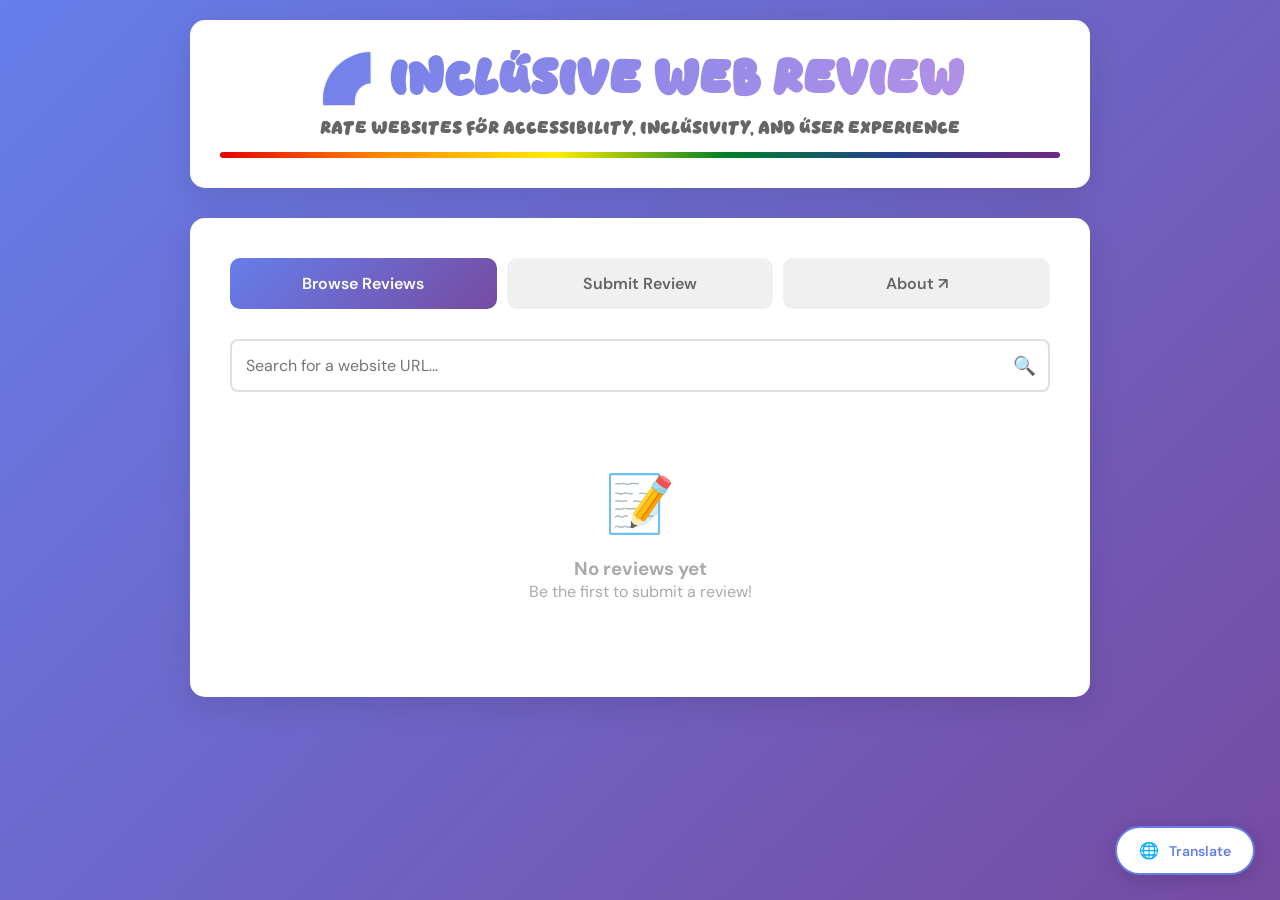
==== index.html @ e7089a6e "fixed translation button" ====
<!DOCTYPE html>
<html lang="en">
<head>
    <meta charset="UTF-8">
    <meta name="viewport" content="width=device-width, initial-scale=1.0">
    <title>Inclusive Web Review</title>
    <link href="https://fonts.googleapis.com/css2?family=DM+Serif+Display:ital@0;1&family=DM+Sans:wght@300;400;500;600&display=swap" rel="stylesheet">
    <link rel="stylesheet" href="styles.css">
</head>
<body>
<div class="container">
    <header>
        <h1>🌈 Inclusive Web Review</h1>
        <p class="subtitle">Rate websites for accessibility, inclusivity, and user experience</p>
        <div class="pride-bar"></div>
    </header>

    <div class="main-content">
        <div class="tab-buttons">
            <button class="tab-btn" onclick="switchTab('browse')">Browse Reviews</button>
            <button class="tab-btn" onclick="switchTab('submit')">Submit Review</button>
            <a href="about.html" target="_blank" id="aboutLink" class="tab-btn-link">About ↗</a>
        </div>

        <!-- ══ Browse Tab ══ -->
        <div id="browse-tab" class="tab-content">
            <div class="search-box">
                <input type="url" id="searchUrl" placeholder="Search for a website URL...">
                <span class="search-icon">🔍</span>
            </div>
            <div id="reviewsList">
                <div class="no-reviews">
                    <div class="no-reviews-icon">📝</div>
                    <h3>No reviews yet</h3>
                    <p>Be the first to submit a review!</p>
                </div>
            </div>
        </div>

        <!-- ══ Submit Tab ══ -->
        <div id="submit-tab" class="tab-content">
            <form id="reviewForm">
                <div class="form-group">
                    <label for="websiteUrl">Website URL *</label>
                    <input type="url" id="websiteUrl" required placeholder="https://example.com">
                </div>

                <div class="ratings-grid">
                    <div class="rating-group">
                        <label class="rating-label">Inclusivity Rating *</label>
                        <p style="color:#777;font-size:0.88em;margin-bottom:6px;">How welcoming is this site to diverse users?</p>
                        <div class="stars" data-rating="inclusivity">
                            <span class="star" data-value="1">★</span><span class="star" data-value="2">★</span>
                            <span class="star" data-value="3">★</span><span class="star" data-value="4">★</span>
                            <span class="star" data-value="5">★</span>
                        </div>
                        <input type="hidden" id="inclusivityRating">
                    </div>
                    <div class="rating-group">
                        <label class="rating-label">LGBTQ+ Friendliness *</label>
                        <p style="color:#777;font-size:0.88em;margin-bottom:6px;">Does this site respect and represent LGBTQ+ individuals?</p>
                        <div class="stars" data-rating="lgbtq">
                            <span class="star" data-value="1">★</span><span class="star" data-value="2">★</span>
                            <span class="star" data-value="3">★</span><span class="star" data-value="4">★</span>
                            <span class="star" data-value="5">★</span>
                        </div>
                        <input type="hidden" id="lgbtqRating">
                    </div>
                    <div class="rating-group">
                        <label class="rating-label">User Interface (UI) *</label>
                        <p style="color:#777;font-size:0.88em;margin-bottom:6px;">How intuitive and well-designed is the interface?</p>
                        <div class="stars" data-rating="ui">
                            <span class="star" data-value="1">★</span><span class="star" data-value="2">★</span>
                            <span class="star" data-value="3">★</span><span class="star" data-value="4">★</span>
                            <span class="star" data-value="5">★</span>
                        </div>
                        <input type="hidden" id="uiRating">
                    </div>
                    <div class="rating-group">
                        <label class="rating-label">Usefulness *</label>
                        <p style="color:#777;font-size:0.88em;margin-bottom:6px;">How helpful and functional is this website?</p>
                        <div class="stars" data-rating="usefulness">
                            <span class="star" data-value="1">★</span><span class="star" data-value="2">★</span>
                            <span class="star" data-value="3">★</span><span class="star" data-value="4">★</span>
                            <span class="star" data-value="5">★</span>
                        </div>
                        <input type="hidden" id="usefulnessRating">
                    </div>
                </div>

                <div class="form-group">
                    <label for="reviewText">Your Review *</label>
                    <textarea id="reviewText" required placeholder="Share your thoughts about this website's inclusivity, accessibility, and overall experience..."></textarea>
                </div>

                <button type="button" class="ai-trigger-btn" id="getAdviceBtn" onclick="fetchReviewAdvice()">
                    ✨ Get AI Advice on My Review
                </button>

                <div class="ai-box" id="aiAdviceBox">
                    <div class="ai-box-header">
                        <span>✨</span>
                        <strong>AI Review Advice</strong>
                        <span class="ai-badge">Gemini AI</span>
                    </div>
                    <div class="ai-body" id="aiAdviceBody"></div>
                </div>

                <button type="submit" class="submit-btn">Submit Review</button>
            </form>
        </div>
    </div>
</div>

<div class="toast-notification" id="toastNotification">
    <div class="toast-icon">✓</div>
    <div class="toast-content">
        <div class="toast-title">Review Submitted!</div>
        <div class="toast-text">Thank you for making the web more inclusive 🌈</div>
    </div>
</div>

<script>
// ╔═══════════════════════════════════════════════════════════════╗
//  SECTION 1 — CONFIG
//  Your API key and other site link.
// ╚═══════════════════════════════════════════════════════════════╝
const GEMINI_API_KEY   = 'AIzaSyAWT2v67m_nGV8xsSFCPiv5JleyM6IH7mo'; // ← paste your key here
const MY_OTHER_WEBSITE = 'about.html';               // ← your other page


// ╔═══════════════════════════════════════════════════════════════╗
//  SECTION 2 — SYSTEM PROMPT
//  This is sent to Gemini before EVERY request (both advice and
//  per-site insight). Change this to set the AI's overall persona,
//  tone, and rules that apply to all responses.
// ╚═══════════════════════════════════════════════════════════════╝
const SYSTEM_PROMPT = `You are an expert inclusivity consultant for a website review platform called Inclusive Web Review.
Your role is to help people evaluate and improve how inclusive websites are — especially for LGBTQ+ individuals, disabled users, and underrepresented communities.
Always be direct and specific. Never open with pleasantries or filler phrases like "Great question!" or "It's wonderful that...".
Write in plain sentences only. No bullet points, no numbered lists, no headers, no markdown formatting.
Keep every response under 120 words.`;


// ╔═══════════════════════════════════════════════════════════════╗
//  SECTION 3 — REVIEW ADVICE PROMPT
//  Runs when someone clicks "Get AI Advice on My Review".
//  Edit the text below to change what the AI looks for and says.
//
//  The variables injected automatically are:
//    {url}         — the website being reviewed
//    {ratings}     — the four star ratings
//    {draftReview} — what the user has written so far
// ╚═══════════════════════════════════════════════════════════════╝
function buildAdvicePrompt(url, ratings, draftReview) {
    return `Website being reviewed: ${url}
${ratings}

Draft review:
"${draftReview}"

Do exactly three things:
1. In one sentence, say what the draft does well.
2. Name the single most important inclusivity detail the reviewer has NOT mentioned — be specific, for example: whether the site uses gender-neutral language in forms, whether images have descriptive alt text, whether there is visible LGBTQ+ representation in photos or content, whether keyboard navigation works, whether colour contrast is sufficient, or whether multiple languages are supported.
3. Give one exact sentence the reviewer could paste into their review right now.

Three short paragraphs only. No intro sentence.`;
}


// ╔═══════════════════════════════════════════════════════════════╗
//  SECTION 4 — PER-SITE INSIGHT PROMPT
//  Runs when someone clicks "AI Insight for this site".
//  Edit the text below to change what the AI analyses and reports.
//
//  The variables injected automatically are:
//    {url}      — the website URL
//    {count}    — number of reviews submitted for this site
//    {ratings}  — average star ratings across all reviews
//    {opinions} — the actual text from each review
// ╚═══════════════════════════════════════════════════════════════╝
function buildSiteInsightPrompt(url, count, ratings, opinions) {
    return `Website: ${url}
Total reviews: ${count}
Average ratings out of 5: ${ratings}

What reviewers wrote:
${opinions}

Write exactly three sentences:
1. State the overall inclusivity level plainly — use a phrase like "poorly inclusive", "moderately inclusive", or "highly inclusive" — and back it up with the scores.
2. Identify the strongest point AND the weakest point raised across the reviews.
3. Give one concrete, specific improvement this website should make.

No intro. No outro. Three sentences only.`;
}
// ═══════════════════════════════════════════════════════════════


// ── Internals — no need to edit below this line ────────────────

document.getElementById('aboutLink').href = MY_OTHER_WEBSITE;

const GEMINI_URL = `https://generativelanguage.googleapis.com/v1beta/models/gemini-2.5-flash:generateContent?key=${GEMINI_API_KEY}`;

function apiKeyMissing() { return GEMINI_API_KEY === 'YOUR_GEMINI_API_KEY_HERE'; }

// Prepends SYSTEM_PROMPT to every Gemini call
async function callGemini(userPrompt, maxTokens = 350) {
    const fullPrompt = SYSTEM_PROMPT + '\n\n---\n\n' + userPrompt;
    const res = await fetch(GEMINI_URL, {
        method: 'POST',
        headers: { 'Content-Type': 'application/json' },
        body: JSON.stringify({
            contents: [{ parts: [{ text: fullPrompt }] }],
            generationConfig: { temperature: 0.6, maxOutputTokens: maxTokens }
        })
    });
    if (!res.ok) {
        const err = await res.json().catch(() => ({}));
        throw new Error(err?.error?.message || `HTTP ${res.status}`);
    }
    const data = await res.json();
    return data.candidates?.[0]?.content?.parts?.[0]?.text || 'No response received.';
}

function formatAIText(text) {
    return text
        .replace(/#{1,4} .+/g, '')
        .split('\n')
        .map(l => l.trim())
        .filter(l => l.length > 1)
        .map(l => {
            l = l.replace(/\*\*(.*?)\*\*/g, '<strong>$1</strong>');
            l = l.replace(/\*(.*?)\*/g, '<em>$1</em>');
            if (/^[-*•]\s/.test(l)) return `<p>• ${l.replace(/^[-*•]\s/, '')}</p>`;
            return `<p>${l}</p>`;
        })
        .join('');
}

function showLoading(el, msg) {
    el.innerHTML = `<div class="ai-loading"><div class="ai-spinner"></div>${msg}</div>`;
}
function showError(el, msg) {
    el.innerHTML = `<p style="color:#c0392b;">⚠️ ${msg}</p>`;
}

// ── Tabs ───────────────────────────────────────────
function switchTab(tab) {
    document.querySelectorAll('.tab-btn').forEach(b => b.classList.remove('active'));
    document.querySelectorAll('.tab-content').forEach(c => c.classList.remove('active'));
    document.querySelectorAll('.tab-btn')[{ browse: 0, submit: 1 }[tab]].classList.add('active');
    document.getElementById(`${tab}-tab`).classList.add('active');
    if (tab === 'browse') displayReviews();
}
switchTab('browse');

// ── Stars ──────────────────────────────────────────
const ratingValues = { inclusivity: 0, lgbtq: 0, ui: 0, usefulness: 0 };

document.querySelectorAll('.stars').forEach(container => {
    const stars = container.querySelectorAll('.star');
    const type  = container.dataset.rating;
    const input = document.getElementById(`${type}Rating`);
    stars.forEach(star => {
        star.addEventListener('click', () => {
            const v = parseInt(star.dataset.value);
            input.value = v;
            ratingValues[type] = v;
            stars.forEach((s, i) => s.classList.toggle('active', i < v));
        });
        star.addEventListener('mouseenter', () => {
            const v = parseInt(star.dataset.value);
            stars.forEach((s, i) => s.style.color = i < v ? '#ffd700' : '#ddd');
        });
        container.addEventListener('mouseleave', () => {
            const cur = ratingValues[type] || 0;
            stars.forEach((s, i) => s.style.color = i < cur ? '#ffd700' : '#ddd');
        });
    });
});

function allRatingsSet() {
    return Object.values(ratingValues).every(v => v > 0);
}

// ── Review advice ──────────────────────────────────
async function fetchReviewAdvice() {
    const draftText = document.getElementById('reviewText').value.trim();
    const box  = document.getElementById('aiAdviceBox');
    const body = document.getElementById('aiAdviceBody');
    const btn  = document.getElementById('getAdviceBtn');

    if (!draftText) {
        alert('Please write something in the review box before getting advice.');
        return;
    }

    box.classList.add('visible');
    showLoading(body, 'Reading your review…');
    btn.disabled = true;

    if (apiKeyMissing()) {
        showError(body, 'Paste your Gemini API key into SECTION 1 at the top of the script.');
        btn.disabled = false;
        return;
    }

    const url = document.getElementById('websiteUrl').value.trim() || 'this website';
    const ratings = allRatingsSet()
        ? `Ratings: Inclusivity ${ratingValues.inclusivity}/5 · LGBTQ+ ${ratingValues.lgbtq}/5 · UI ${ratingValues.ui}/5 · Usefulness ${ratingValues.usefulness}/5`
        : 'No star ratings filled in yet.';

    try {
        const prompt = buildAdvicePrompt(url, ratings, draftText);
        const text   = await callGemini(prompt, 280);
        body.innerHTML = formatAIText(text);
        btn.textContent = '✨ Refresh AI Advice';
    } catch (e) {
        showError(body, `Gemini error: ${e.message}`);
    }
    btn.disabled = false;
}

// ── Per-site insight ───────────────────────────────
// Called from dynamically generated buttons via index only — no URL in onclick
async function handleSiteInsight(idx) {
    const btnEl  = document.getElementById(`site-btn-${idx}`);
    const bodyEl = document.getElementById(`site-body-${idx}`);
    const boxEl  = document.getElementById(`site-box-${idx}`);

    // Look up data stored when cards were rendered
    const entry = window._siteData && window._siteData[idx];
    if (!entry) { console.error('No site data found for index', idx); return; }

    const { url, reviews } = entry;

    boxEl.classList.add('visible');
    showLoading(bodyEl, `Analysing ${reviews.length} review${reviews.length !== 1 ? 's' : ''} for this site…`);
    btnEl.disabled = true;
    btnEl.textContent = '⏳ Thinking…';

    if (apiKeyMissing()) {
        showError(bodyEl, 'Paste your Gemini API key into SECTION 1 at the top of the script.');
        btnEl.disabled = false;
        btnEl.textContent = '✨ AI Insight for this site';
        return;
    }

    const avgOf   = key => (reviews.reduce((s, r) => s + (r[key] || 0), 0) / reviews.length).toFixed(1);
    const ratings = `Inclusivity ${avgOf('inclusivity')} · LGBTQ+ ${avgOf('lgbtq')} · UI ${avgOf('ui')} · Usefulness ${avgOf('usefulness')}`;
    const opinions = reviews.map(r => `"${r.reviewText.slice(0, 200)}"`).join('\n');

    try {
        const prompt = buildSiteInsightPrompt(url, reviews.length, ratings, opinions);
        const text   = await callGemini(prompt, 250);
        bodyEl.innerHTML = formatAIText(text);
        btnEl.textContent = '✨ Refresh Insight';
    } catch (e) {
        showError(bodyEl, `Gemini error: ${e.message}`);
        btnEl.textContent = '✨ AI Insight for this site';
    }
    btnEl.disabled = false;
}

// ── Toast ──────────────────────────────────────────
function showToast() {
    const t = document.getElementById('toastNotification');
    t.classList.add('show');
    setTimeout(() => t.classList.remove('show'), 5000);
}

// ── Form submit ────────────────────────────────────
document.getElementById('reviewForm').addEventListener('submit', e => {
    e.preventDefault();
    if (!allRatingsSet()) { alert('Please fill in all four star ratings.'); return; }

    const review = {
        url:         document.getElementById('websiteUrl').value,
        inclusivity: ratingValues.inclusivity,
        lgbtq:       ratingValues.lgbtq,
        ui:          ratingValues.ui,
        usefulness:  ratingValues.usefulness,
        reviewText:  document.getElementById('reviewText').value,
        date:        new Date().toISOString()
    };

    const all = JSON.parse(localStorage.getItem('websiteReviews') || '[]');
    all.push(review);
    localStorage.setItem('websiteReviews', JSON.stringify(all));

    showToast();
    document.getElementById('reviewForm').reset();
    document.querySelectorAll('.star').forEach(s => { s.classList.remove('active'); s.style.color = '#ddd'; });
    document.querySelectorAll('input[type="hidden"]').forEach(i => i.value = '');
    Object.keys(ratingValues).forEach(k => ratingValues[k] = 0);
    document.getElementById('aiAdviceBox').classList.remove('visible');
    document.getElementById('getAdviceBtn').textContent = '✨ Get AI Advice on My Review';
});

// ── Search ─────────────────────────────────────────
document.getElementById('searchUrl').addEventListener('input', e => displayReviews(e.target.value));

// ── Display reviews ────────────────────────────────
function displayReviews(searchTerm = '') {
    const all = JSON.parse(localStorage.getItem('websiteReviews') || '[]');
    const el  = document.getElementById('reviewsList');

    const filtered = searchTerm
        ? all.filter(r => r.url.toLowerCase().includes(searchTerm.toLowerCase()))
        : all;

    if (filtered.length === 0) {
        el.innerHTML = `<div class="no-reviews">
            <div class="no-reviews-icon">${searchTerm ? '🔍' : '📝'}</div>
            <h3>${searchTerm ? 'No reviews found' : 'No reviews yet'}</h3>
            <p>${searchTerm ? 'Try a different URL' : 'Be the first to submit a review!'}</p>
        </div>`;
        return;
    }

    // Group by URL
    const groupMap = {};
    filtered.forEach(r => {
        if (!groupMap[r.url]) groupMap[r.url] = [];
        groupMap[r.url].push(r);
    });

    // Store site data by numeric index — avoids any URL escaping in onclick
    window._siteData = [];

    let html = '';
    Object.keys(groupMap).forEach((url, idx) => {
        const rs = groupMap[url];

        window._siteData[idx] = { url, reviews: rs };

        const avg     = key => (rs.reduce((s, r) => s + (r[key] || 0), 0) / rs.length).toFixed(1);
        const aI = avg('inclusivity'), aL = avg('lgbtq'), aU = avg('ui'), aUs = avg('usefulness');
        const overall = ((+aI + +aL + +aU + +aUs) / 4).toFixed(1);
        const stars   = n => '★'.repeat(Math.round(n)) + '☆'.repeat(5 - Math.round(n));

        html += `
        <div class="review-card">
            <div class="review-header">
                <a href="${url}" target="_blank" class="website-link">${url}</a>
                <span class="average-rating">⭐ ${overall} / 5.0</span>
            </div>
            <div class="ratings-summary">
                <div class="rating-item">
                    <div class="rating-item-label">Inclusivity</div>
                    <div class="rating-item-stars">${stars(aI)} ${aI}</div>
                </div>
                <div class="rating-item">
                    <div class="rating-item-label">LGBTQ+ Friendly</div>
                    <div class="rating-item-stars">${stars(aL)} ${aL}</div>
                </div>
                <div class="rating-item">
                    <div class="rating-item-label">User Interface</div>
                    <div class="rating-item-stars">${stars(aU)} ${aU}</div>
                </div>
                <div class="rating-item">
                    <div class="rating-item-label">Usefulness</div>
                    <div class="rating-item-stars">${stars(aUs)} ${aUs}</div>
                </div>
            </div>`;

        rs.forEach(r => {
            html += `
            <div class="individual-review">
                <div class="individual-review-header">
                    <span style="font-weight:600;color:#667eea;font-size:0.9em;">Review</span>
                    <span class="review-date">${new Date(r.date).toLocaleDateString()}</span>
                </div>
                ${r.reviewText}
            </div>`;
        });

        // onclick passes only the numeric index — no URL string, no escaping issues
        html += `
            <button class="site-ai-btn" id="site-btn-${idx}" onclick="handleSiteInsight(${idx})">
                ✨ AI Insight for this site
            </button>
            <div class="ai-box" id="site-box-${idx}" style="margin-top:12px;">
                <div class="ai-box-header">
                    <span>🔍</span>
                    <strong>Site Analysis</strong>
                    <span class="ai-badge">Gemini AI</span>
                </div>
                <div class="ai-body" id="site-body-${idx}"></div>
            </div>
        </div>`;
    });

    el.innerHTML = html;
}
</script>
<!-- Floating Translator -->
<div class="translation-wrapper" onclick="toggleLangMenu(event)">
    <span class="translate-icon">🌐</span>
    <span class="translate-label">Translate</span>

    <div class="lang-menu" id="langMenu">
        <div onclick="setLanguage('en')">English</div>
        <div onclick="setLanguage('es')">Español</div>
        <div onclick="setLanguage('fr')">Français</div>
        <div onclick="setLanguage('de')">Deutsch</div>
        <div onclick="setLanguage('it')">Italiano</div>
        <div onclick="setLanguage('pt')">Português</div>
    </div>
</div>

<!-- Google Translate (hidden) -->
<div id="google_translate_element" style="display:none;"></div>

<style>
.translation-wrapper {
    position: fixed;
    bottom: 25px;
    right: 25px;
    z-index: 9999;
    background: white;
    display: flex;
    align-items: center;
    gap: 10px;
    padding: 12px 22px;
    border-radius: 50px;
    box-shadow: 0 4px 20px rgba(0,0,0,0.15);
    border: 2px solid #667eea;
    cursor: pointer;
    font-family: 'DM Sans', sans-serif;
}

.translate-label {
    font-weight: 600;
    color: #667eea;
    font-size: 14px;
}

/* Dropdown */
.lang-menu {
    position: absolute;
    bottom: 60px;
    right: 0;
    background: white;
    border-radius: 14px;
    box-shadow: 0 10px 30px rgba(0,0,0,0.15);
    overflow: hidden;
    display: none;
    min-width: 160px;
}

.lang-menu div {
    padding: 12px 16px;
    cursor: pointer;
    font-size: 14px;
}

.lang-menu div:hover {
    background: #f4f6ff;
}

/* Google cleanup */
.goog-te-banner-frame.skiptranslate {
    display: none !important;
}
body {
    top: 0px !important;
}
</style>

<script>
function googleTranslateElementInit() {
    new google.translate.TranslateElement({
        pageLanguage: 'en',
        autoDisplay: false
    }, 'google_translate_element');
}

function toggleLangMenu(e) {
    e.stopPropagation();
    const menu = document.getElementById('langMenu');
    menu.style.display = menu.style.display === 'block' ? 'none' : 'block';
}

function setLanguage(lang) {
    const select = document.querySelector('.goog-te-combo');

    if (!select) {
        alert("Translator still loading, please try again.");
        return;
    }

    select.value = lang;
    select.dispatchEvent(new Event('change'));

    document.getElementById('langMenu').style.display = 'none';
}

/* Close menu when clicking elsewhere */
document.addEventListener('click', () => {
    document.getElementById('langMenu').style.display = 'none';
});
</script>

<script src="https://translate.google.com/translate_a/element.js?cb=googleTranslateElementInit"></script>
</body>
</html>
---- styles.css ----
@font-face {
    font-family: 'Momentz';
    src: url(Momentz.otf) format('opentype');
}

* {
    margin: 0;
    padding: 0;
    box-sizing: border-box;
}

body {
    font-family: 'DM Sans', 'Times New Roman', Times, serif;
    background-image: url(background.png); 
    background: linear-gradient(135deg, #667eea 0%, #764ba2 100%);
    min-height: 100vh;
    padding: 0px;
    padding-top: 20px;
    color: #333;
}

#background-image {
    width: 100%;
    height: 100%;
    position: absolute;
    z-index: -1;
}

.container { max-width: 900px; margin: 0 auto; }

header {
    background: white;
    padding: 30px;
    border-radius: 15px;
    box-shadow: 0 8px 32px rgba(0,0,0,0.1);
    text-align: center;
    margin-bottom: 30px;
}

footer {
    width: 100%;
    margin-top: 50px;
    background-color: rgb(237, 237, 237);
    padding: 15px;
    border-top-left-radius: 10px;
    border-top-right-radius: 10px;
}

h1 {
    font-family: 'Momentz';
    /* color: #667eea; */
    margin-bottom: 10px;
    font-size: 3em;

    background-image: linear-gradient(135deg, #667eea 0%, #bd94e7 100%);
    color: transparent;
    background-clip: text;
}

#rainbow {
    background-image: none;
    color: initial;
}

.subtitle { color: #666; font-size: 1.1em; font-family: 'Momentz'; font-weight: 100; }

.pride-bar {
    height: 6px;
    background: linear-gradient(to right, #e40303, #ff8c00, #ffed00, #008026, #24408e, #732982);
    border-radius: 3px;
    margin-top: 15px;
}

.main-content {
    background: white;
    padding: 40px;
    border-radius: 15px;
    box-shadow: 0 8px 32px rgba(0,0,0,0.1);
    margin-bottom: 30px;
}

/* ── Tabs ── */
.tab-buttons { display: flex; gap: 10px; margin-bottom: 30px; flex-wrap: wrap; }

.tab-btn {
    flex: 1; min-width: 130px; padding: 15px 20px;
    border: none; background: #f0f0f0; color: #666;
    cursor: pointer; border-radius: 10px; font-size: 1em;
    font-weight: 600; font-family: 'DM Sans', sans-serif;
    transition: all 0.3s ease;
}
.tab-btn.active { background: linear-gradient(135deg, #667eea 0%, #764ba2 100%); color: white; }
.tab-btn:hover { transform: translateY(-2px); box-shadow: 0 4px 12px rgba(0,0,0,0.15); }

.tab-btn-link {
    flex: 1; min-width: 130px; padding: 15px 20px;
    background: #f0f0f0; color: #666; border-radius: 10px;
    font-size: 1em; font-weight: 600; font-family: 'DM Sans', sans-serif;
    transition: all 0.3s ease; text-decoration: none;
    display: flex; align-items: center; justify-content: center;
}
.tab-btn-link:hover { transform: translateY(-2px); box-shadow: 0 4px 12px rgba(0,0,0,0.15); background: #e4e4e4; color: #444; }

.tab-content { display: none; }
.tab-content.active { display: block; animation: fadeIn 0.4s ease; }

@keyframes fadeIn {
    from { opacity: 0; transform: translateY(8px); }
    to   { opacity: 1; transform: translateY(0); }
}

/* ── Form ── */
.form-group { margin-bottom: 25px; }
label { display: block; margin-bottom: 8px; font-weight: 600; color: #555; }

input[type="url"], textarea {
    width: 100%; padding: 12px;
    border: 2px solid #e0e0e0; border-radius: 8px;
    font-size: 1em; font-family: 'DM Sans', sans-serif;
    transition: border-color 0.3s ease;
}
input[type="url"]:focus, textarea:focus { outline: none; border-color: #667eea; }
textarea { min-height: 120px; resize: vertical; }

.ratings-grid {
    display: grid; grid-template-columns: repeat(2, 1fr);
    gap: 15px; margin-bottom: 25px;
}
.ratings-grid .rating-group { margin-bottom: 0; }

.rating-group { background: #f8f9fa; padding: 20px; border-radius: 10px; margin-bottom: 20px; }
.rating-label { font-weight: 600; color: #555; margin-bottom: 6px; display: block; }

.stars { display: flex; gap: 8px; font-size: 1.9em; margin-top: 10px; }
.star { cursor: pointer; color: #ddd; transition: all 0.15s ease; user-select: none; }
.star:hover, .star.active { color: #ffd700; transform: scale(1.15); }

.submit-btn {
    width: 100%; padding: 15px;
    background: linear-gradient(135deg, #667eea 0%, #764ba2 100%);
    color: white; border: none; border-radius: 10px;
    font-size: 1.1em; font-weight: 600; font-family: 'DM Sans', sans-serif;
    cursor: pointer; transition: all 0.3s ease;
}
.submit-btn:hover { transform: translateY(-2px); box-shadow: 0 6px 20px rgba(102,126,234,0.4); }

/* ── AI buttons (generic) ── */
.ai-trigger-btn {
    display: flex; align-items: center; justify-content: center; gap: 8px;
    width: 100%; padding: 13px 20px; margin-bottom: 14px;
    background: linear-gradient(135deg, #667eea 0%, #764ba2 100%);
    color: white; border: none; border-radius: 10px;
    font-size: 1em; font-weight: 600; font-family: 'DM Sans', sans-serif;
    cursor: pointer; transition: all 0.3s ease;
}
.ai-trigger-btn:hover { transform: translateY(-2px); box-shadow: 0 6px 20px rgba(102,126,234,0.4); }
.ai-trigger-btn:disabled { opacity: 0.55; cursor: not-allowed; transform: none; box-shadow: none; }

/* ── Shared AI result box ── */
.ai-box {
    background: linear-gradient(135deg, #f0f4ff 0%, #f5f0ff 100%);
    border: 2px solid #c9d5fc;
    border-radius: 12px;
    padding: 18px 20px;
    display: none;
    animation: fadeIn 0.35s ease;
    margin-bottom: 20px;
}
.ai-box.visible { display: block; }

.ai-box-header {
    display: flex; align-items: center; gap: 9px;
    margin-bottom: 12px;
}
.ai-box-header strong { color: #4a3f9f; font-size: 1em; font-weight: 700; }
.ai-badge {
    margin-left: auto;
    background: linear-gradient(135deg, #667eea, #764ba2);
    color: white; font-size: 0.7em; font-weight: 600;
    padding: 3px 9px; border-radius: 20px; letter-spacing: 0.4px;
    white-space: nowrap;
}

.ai-body { color: #444; font-size: 0.93em; line-height: 1.7; }
.ai-body p { margin-bottom: 8px; }
.ai-body p:last-child { margin-bottom: 0; }

.ai-loading {
    display: flex; align-items: center; gap: 10px;
    color: #667eea; font-weight: 500; font-size: 0.93em;
}
.ai-spinner {
    width: 18px; height: 18px; flex-shrink: 0;
    border: 2.5px solid #c9d5fc;
    border-top-color: #667eea;
    border-radius: 50%;
    animation: spin 0.75s linear infinite;
}
@keyframes spin { to { transform: rotate(360deg); } }

/* ── Browse search ── */
.search-box { position: relative; margin-bottom: 20px; }
.search-box input { width: 100%; padding: 14px 48px 14px 14px; }
.search-icon { position: absolute; right: 14px; top: 50%; transform: translateY(-50%); color: #667eea; font-size: 1.15em; pointer-events: none; }

/* ── Review cards ── */
.review-card {
    background: #f8f9fa; padding: 22px;
    border-radius: 12px; margin-bottom: 20px;
    border-left: 5px solid #667eea; transition: all 0.25s ease;
}
.review-card:hover { box-shadow: 0 4px 16px rgba(0,0,0,0.09); transform: translateX(4px); }

.review-header {
    display: flex; justify-content: space-between;
    align-items: start; margin-bottom: 14px; flex-wrap: wrap; gap: 10px;
}
.website-link { color: #667eea; text-decoration: none; font-weight: 600; font-size: 1.05em; word-break: break-all; }
.website-link:hover { text-decoration: underline; }
.review-date { color: #aaa; font-size: 0.85em; }

.ratings-summary {
    display: grid; grid-template-columns: repeat(auto-fit, minmax(185px, 1fr));
    gap: 10px; margin: 12px 0;
}
.rating-item { background: white; padding: 10px 12px; border-radius: 8px; }
.rating-item-label { font-size: 0.85em; color: #777; margin-bottom: 4px; }
.rating-item-stars { color: #ffd700; font-size: 1.1em; }

.individual-review {
    background: white; padding: 14px 16px; border-radius: 8px;
    margin-top: 12px; line-height: 1.65; color: #555; font-size: 0.95em;
}
.individual-review-header {
    display: flex; justify-content: space-between;
    margin-bottom: 8px; flex-wrap: wrap; gap: 6px;
}

/* ── Per-site AI btn (smaller, inline) ── */
.site-ai-btn {
    display: inline-flex; align-items: center; gap: 6px;
    margin-top: 14px; padding: 9px 18px;
    background: linear-gradient(135deg, #667eea 0%, #764ba2 100%);
    color: white; border: none; border-radius: 8px;
    font-size: 0.9em; font-weight: 600; font-family: 'DM Sans', sans-serif;
    cursor: pointer; transition: all 0.25s ease;
}
.site-ai-btn:hover { transform: translateY(-1px); box-shadow: 0 4px 12px rgba(102,126,234,0.4); }
.site-ai-btn:disabled { opacity: 0.55; cursor: not-allowed; transform: none; box-shadow: none; }

.average-rating {
    display: inline-block;
    background: linear-gradient(135deg, #667eea 0%, #764ba2 100%);
    color: white; padding: 4px 13px; border-radius: 20px;
    font-size: 0.88em; font-weight: 600;
}

.no-reviews { text-align: center; padding: 55px 20px; color: #aaa; }
.no-reviews-icon { font-size: 3.5em; margin-bottom: 16px; }

/* ── Toast ── */
.toast-notification {
    display: none; position: fixed; top: 20px; right: 20px;
    background: white; padding: 18px 22px; border-radius: 10px;
    box-shadow: 0 5px 20px rgba(0,0,0,0.18); z-index: 1000;
    min-width: 300px; border-left: 4px solid #10b981;
}
.toast-notification.show { display: flex; align-items: center; gap: 14px; animation: slideIn 0.35s ease; }
@keyframes slideIn {
    from { transform: translateX(380px); opacity: 0; }
    to   { transform: translateX(0); opacity: 1; }
}
.toast-icon { font-size: 26px; flex-shrink: 0; }
.toast-title { font-weight: 600; margin-bottom: 3px; color: #333; }
.toast-text { font-size: 13px; color: #666; }

@media (max-width: 768px) {
    h1 { font-size: 1.8em; }
    .main-content { padding: 22px; }
    .tab-btn, .tab-btn-link { min-width: 100%; }
    .ratings-grid { grid-template-columns: 1fr; }
    .ratings-summary { grid-template-columns: 1fr; }
    .toast-notification { right: 10px; left: 10px; min-width: auto; }
}

.translationButton{
    position: fixed;
    bottom: 30px;
    right: 30px;
    z-index: 9999;
    background: white;
    padding: 10px;
    border-radius: 50px;
    box-shadow: 0 4px 15px rgba(0,0,0,0.1);
    border: 2px solid #667eea; /* Matches your review header color */
    transition: transform 0.3s ease;
}

.translationButton:hover {
    transform: scale(1.05);
}

/* Hides the "Powered by Google" text for a cleaner look */
.goog-logo-link {
    display: none !important;
}
.goog-te-gadget {
    color: transparent !important;
    font-family: 'DM Sans', sans-serif !important;
}

#google_translate_element {
    position: absolute; 
    top: 0;
    left: 0;
    width: 100%;
    height: 100%;
    opacity: 0.01;
    cursor: pointer;
    z-index: 2;
}

.translate-icon, .translate-label {
    pointer-events: none;
    position: relative;
    z-index: 1;
}

#google_translate_element .goog-te-gadget, #google_translate_element .goog-te-gadget-simple {
    width: 100% !important;
    height: 100% !important;
    border: none !important;
    padding: 0 !important;
    margin: 0 !important;
    display: block !important;
}

/* Hide the "Powered by Google" text and the horizontal top bar */
.goog-logo-link { display: none !important; }
.goog-te-gadget { color: transparent !important; }
.goog-te-banner-frame.skiptranslate { display: none !important; }
body { top: 0px !important; }
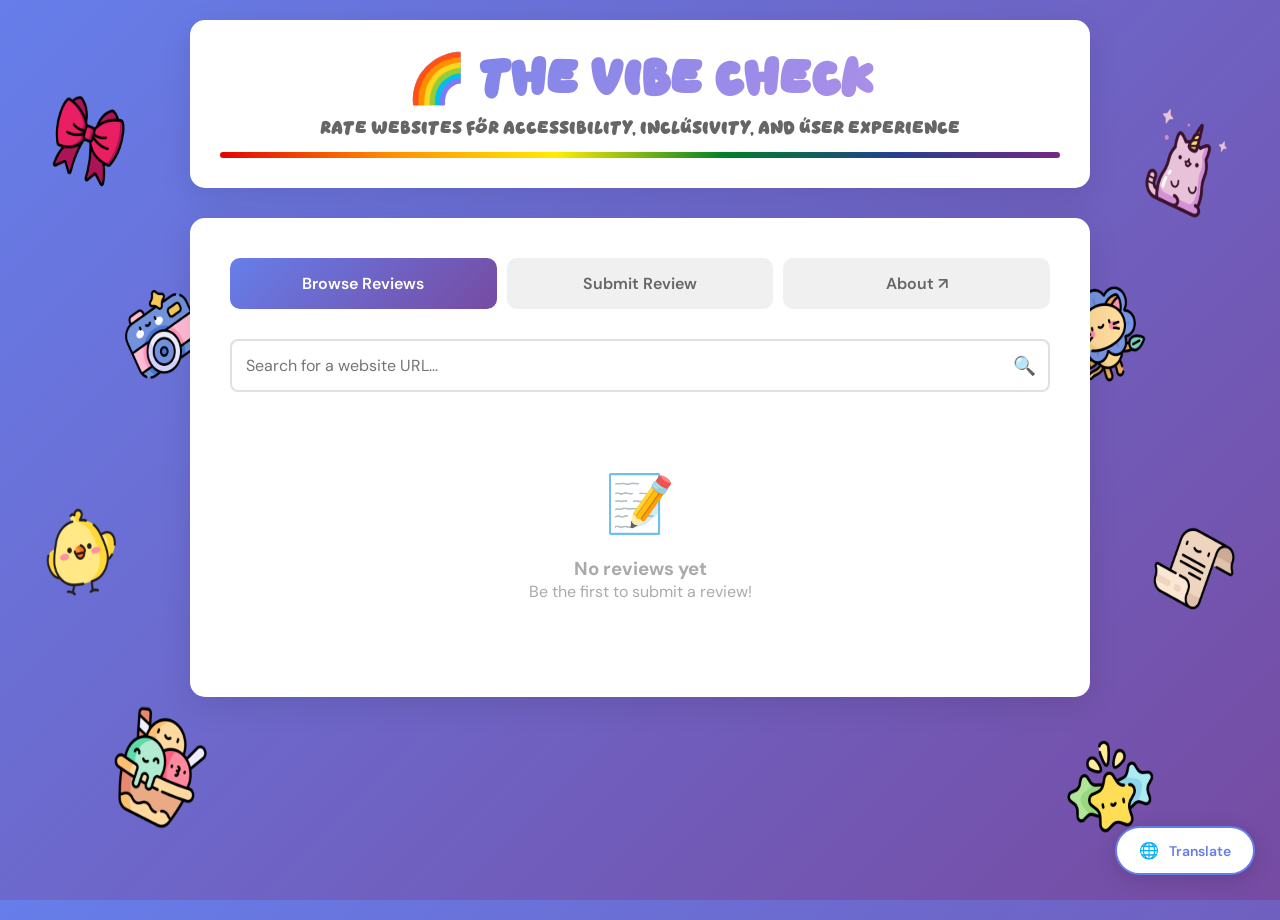
==== commit 7574261c: "fixed liz mistakes" ====
--- a/index.html
+++ b/index.html
@@ -6,11 +6,16 @@
     <title>Inclusive Web Review</title>
     <link href="https://fonts.googleapis.com/css2?family=DM+Serif+Display:ital@0;1&family=DM+Sans:wght@300;400;500;600&display=swap" rel="stylesheet">
     <link rel="stylesheet" href="styles.css">
+    <link rel="icon" href="icon.ico">
 </head>
 <body>
+<!-- Background Images -->
+<img id="background-image" src="background.png">
+<!-- <img id="background-image-2" src="background-2.png"> -->
+
 <div class="container">
     <header>
-        <h1>🌈 Inclusive Web Review</h1>
+        <h1><span id="rainbow">🌈</span> The Vibe Check</h1>
         <p class="subtitle">Rate websites for accessibility, inclusivity, and user experience</p>
         <div class="pride-bar"></div>
     </header>
@@ -125,7 +130,7 @@
 //  SECTION 1 — CONFIG
 //  Your API key and other site link.
 // ╚═══════════════════════════════════════════════════════════════╝
-const GEMINI_API_KEY   = 'AIzaSyAWT2v67m_nGV8xsSFCPiv5JleyM6IH7mo'; // ← paste your key here
+const GEMINI_API_KEY   = 'AIzaSyBGuOLxTPEBa4bCj40tAovy2rAYo3BNBj4'; // ← paste your key here
 const MY_OTHER_WEBSITE = 'about.html';               // ← your other page
 
 
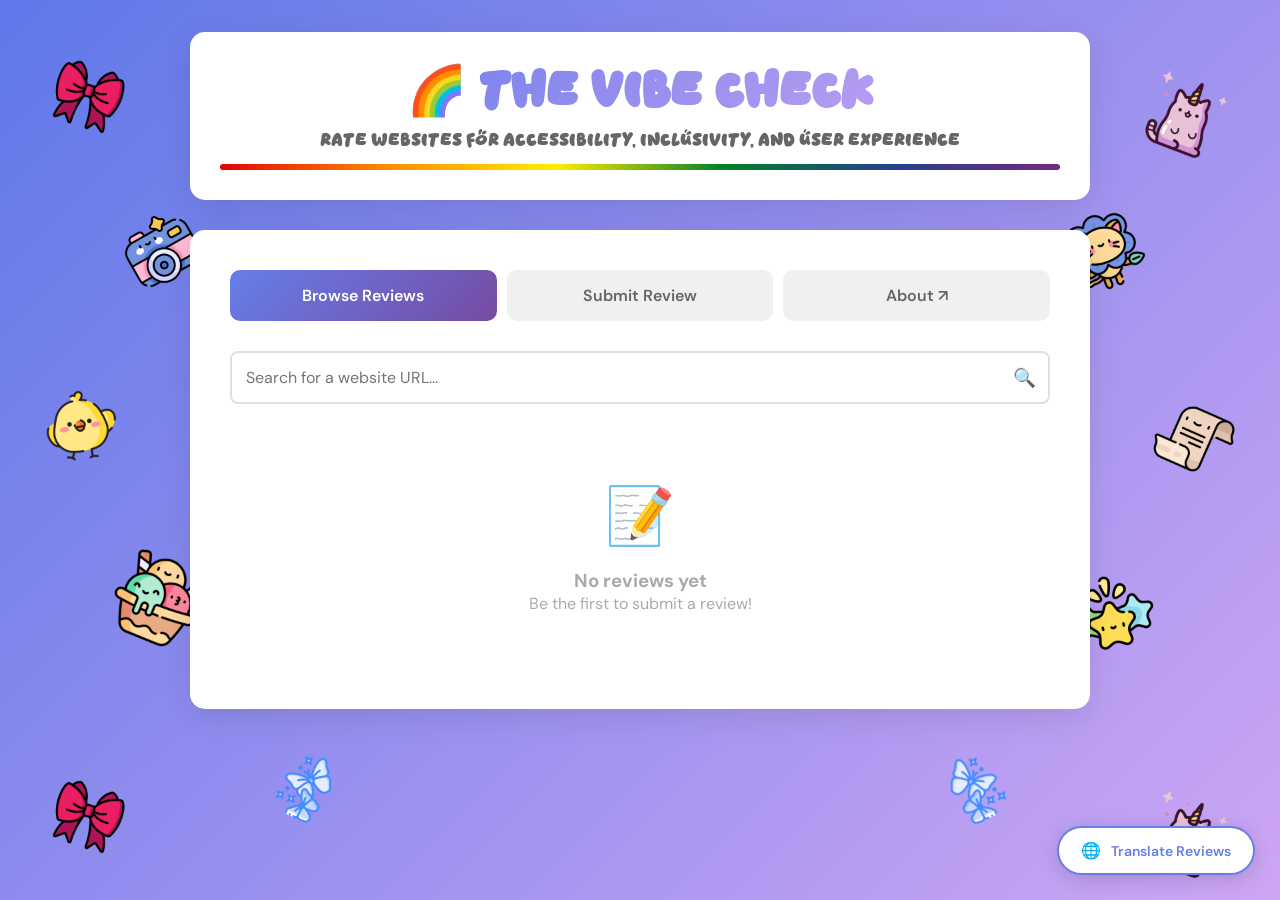
==== commit e8d0d4c7: "BACKGROUND DONE YAYYYY" ====
--- a/index.html
+++ b/index.html
@@ -9,10 +9,6 @@
     <link rel="icon" href="icon.ico">
 </head>
 <body>
-<!-- Background Images -->
-<img id="background-image" src="background.png">
-<!-- <img id="background-image-2" src="background-2.png"> -->
-
 <div class="container">
     <header>
         <h1><span id="rainbow">🌈</span> The Vibe Check</h1>
@@ -130,7 +126,7 @@
 //  SECTION 1 — CONFIG
 //  Your API key and other site link.
 // ╚═══════════════════════════════════════════════════════════════╝
-const GEMINI_API_KEY   = 'AIzaSyBGuOLxTPEBa4bCj40tAovy2rAYo3BNBj4'; // ← paste your key here
+const GEMINI_API_KEY   = 'AIzaSyAWT2v67m_nGV8xsSFCPiv5JleyM6IH7mo'; // ← paste your key here
 const MY_OTHER_WEBSITE = 'about.html';               // ← your other page
 
 
@@ -501,114 +497,106 @@
     el.innerHTML = html;
 }
 </script>
-<!-- Floating Translator -->
-<div class="translation-wrapper" onclick="toggleLangMenu(event)">
+
+<div class="translation-wrapper">
     <span class="translate-icon">🌐</span>
-    <span class="translate-label">Translate</span>
-
-    <div class="lang-menu" id="langMenu">
-        <div onclick="setLanguage('en')">English</div>
-        <div onclick="setLanguage('es')">Español</div>
-        <div onclick="setLanguage('fr')">Français</div>
-        <div onclick="setLanguage('de')">Deutsch</div>
-        <div onclick="setLanguage('it')">Italiano</div>
-        <div onclick="setLanguage('pt')">Português</div>
-    </div>
+    <span class="translate-label">Translate Reviews</span>
+    <div id="google_translate_element"></div>
 </div>
 
-<!-- Google Translate (hidden) -->
-<div id="google_translate_element" style="display:none;"></div>
-
 <style>
-.translation-wrapper {
-    position: fixed;
-    bottom: 25px;
-    right: 25px;
-    z-index: 9999;
-    background: white;
-    display: flex;
-    align-items: center;
-    gap: 10px;
-    padding: 12px 22px;
-    border-radius: 50px;
-    box-shadow: 0 4px 20px rgba(0,0,0,0.15);
-    border: 2px solid #667eea;
-    cursor: pointer;
-    font-family: 'DM Sans', sans-serif;
-}
-
-.translate-label {
-    font-weight: 600;
-    color: #667eea;
-    font-size: 14px;
-}
-
-/* Dropdown */
-.lang-menu {
-    position: absolute;
-    bottom: 60px;
-    right: 0;
-    background: white;
-    border-radius: 14px;
-    box-shadow: 0 10px 30px rgba(0,0,0,0.15);
-    overflow: hidden;
-    display: none;
-    min-width: 160px;
-}
-
-.lang-menu div {
-    padding: 12px 16px;
-    cursor: pointer;
-    font-size: 14px;
-}
-
-.lang-menu div:hover {
-    background: #f4f6ff;
-}
-
-/* Google cleanup */
-.goog-te-banner-frame.skiptranslate {
-    display: none !important;
-}
-body {
-    top: 0px !important;
-}
+    .translation-wrapper {
+        position: fixed;
+        bottom: 25px;
+        right: 25px;
+        z-index: 9999;
+        background: white;
+        display: flex;
+        align-items: center;
+        gap: 10px;
+        padding: 12px 22px;
+        border-radius: 50px;
+        box-shadow: 0 4px 20px rgba(0,0,0,0.15);
+        border: 2px solid #667eea;
+        cursor: pointer;
+        overflow: hidden; /* Keeps the invisible dropdown inside the pill */
+        transition: all 0.2s ease;
+    }
+
+    .translation-wrapper:hover {
+        transform: scale(1.05);
+        background-color: #f8f9ff;
+    }
+
+    .translate-label {
+        font-family: 'DM Sans', sans-serif;
+        font-weight: 600;
+        color: #667eea;
+        font-size: 14px;
+    }
+
+    /* THE MAGIC: Make the real Google element invisible but fill the whole button */
+    #google_translate_element {
+        position: absolute;
+        top: 0;
+        left: 0;
+        width: 100%;
+        height: 100%;
+        opacity: 0; /* Sits on top, invisible, but captures the click */
+        cursor: pointer;
+    }
+
+    /* Force the internal Google select box to be giant */
+    .goog-te-combo {
+        width: 100% !important;
+        height: 100% !important;
+        cursor: pointer !important;
+    }
+
+    /* Clean up Google branding and banners */
+    .goog-te-gadget { color: transparent !important; font-size: 0 !important; }
+    .goog-te-banner-frame.skiptranslate { display: none !important; }
+    body { top: 0px !important; }
 </style>
 
-<script>
-function googleTranslateElementInit() {
-    new google.translate.TranslateElement({
-        pageLanguage: 'en',
-        autoDisplay: false
-    }, 'google_translate_element');
-}
-
-function toggleLangMenu(e) {
-    e.stopPropagation();
-    const menu = document.getElementById('langMenu');
-    menu.style.display = menu.style.display === 'block' ? 'none' : 'block';
-}
-
-function setLanguage(lang) {
-    const select = document.querySelector('.goog-te-combo');
-
-    if (!select) {
-        alert("Translator still loading, please try again.");
-        return;
-    }
-
-    select.value = lang;
-    select.dispatchEvent(new Event('change'));
-
-    document.getElementById('langMenu').style.display = 'none';
-}
-
-/* Close menu when clicking elsewhere */
-document.addEventListener('click', () => {
-    document.getElementById('langMenu').style.display = 'none';
-});
+<script type="text/javascript">
+    function googleTranslateElementInit() {
+        new google.translate.TranslateElement({
+            pageLanguage: 'en',
+            layout: google.translate.TranslateElement.InlineLayout.SIMPLE,
+            autoDisplay: false
+        }, 'google_translate_element');
+    }
+
+    function triggerTranslate() {
+        const googleDiv = document.getElementById('google_translate_element');
+        const select = googleDiv.querySelector('select') || document.querySelector('.goog-te-combo') || document.querySelector('.goog-te-menu-value');
+
+        if (select) {
+            select.click();
+
+            const event = new MouseEvent('mousedown', {
+                bubbles: true, 
+                cancelable: true, 
+                view: window
+            });
+
+            select.dispatchEvent(event);
+
+
+        } else {
+            console.log("Still loading");
+        }
+    }
+
+    function googleTranslateElementInit() {
+        new google.translate.TranslateElement({
+            pageLanguage: 'en', 
+            layout: google.translate.TranslateElement.InlineLayout.SIMPLE,
+            autoDisplay: false
+        }, 'google_translate_element');
+    }
+
 </script>
-
-<script src="https://translate.google.com/translate_a/element.js?cb=googleTranslateElementInit"></script>
 </body>
 </html>
--- a/styles.css
+++ b/styles.css
@@ -34,7 +34,34 @@
     border-radius: 15px;
     box-shadow: 0 8px 32px rgba(0,0,0,0.1);
     text-align: center;
+
     margin-bottom: 30px;
+}
+
+body {
+  min-height: 100vh;
+  padding: 2rem;
+  color: white;
+
+  /* 1. THE STACK: Just your icons and the gradient */
+  background-image: 
+    url('background.png'), 
+    linear-gradient(135deg, #5f78e9 0%, #cda6f4 100%);
+
+  /* 2. THE REPEAT: Tile the icons, stretch the gradient */
+  background-repeat: 
+    repeat,    /* Tiles your icons infinitely */
+    no-repeat; /* Gradient stays solid */
+
+  /* 3. SIZING */
+  background-size: 
+    100% auto, /* Sets the size of the repeating icon tile */
+    cover;      /* Gradient covers the whole background */
+
+  /* 4. ALIGNMENT */
+  background-position: 
+    top left, 
+    top left;
 }
 
 footer {
@@ -52,7 +79,7 @@
     margin-bottom: 10px;
     font-size: 3em;
 
-    background-image: linear-gradient(135deg, #667eea 0%, #bd94e7 100%);
+    background-image: linear-gradient(135deg, #5f78e9 0%, #cda6f4 100%);
     color: transparent;
     background-clip: text;
 }
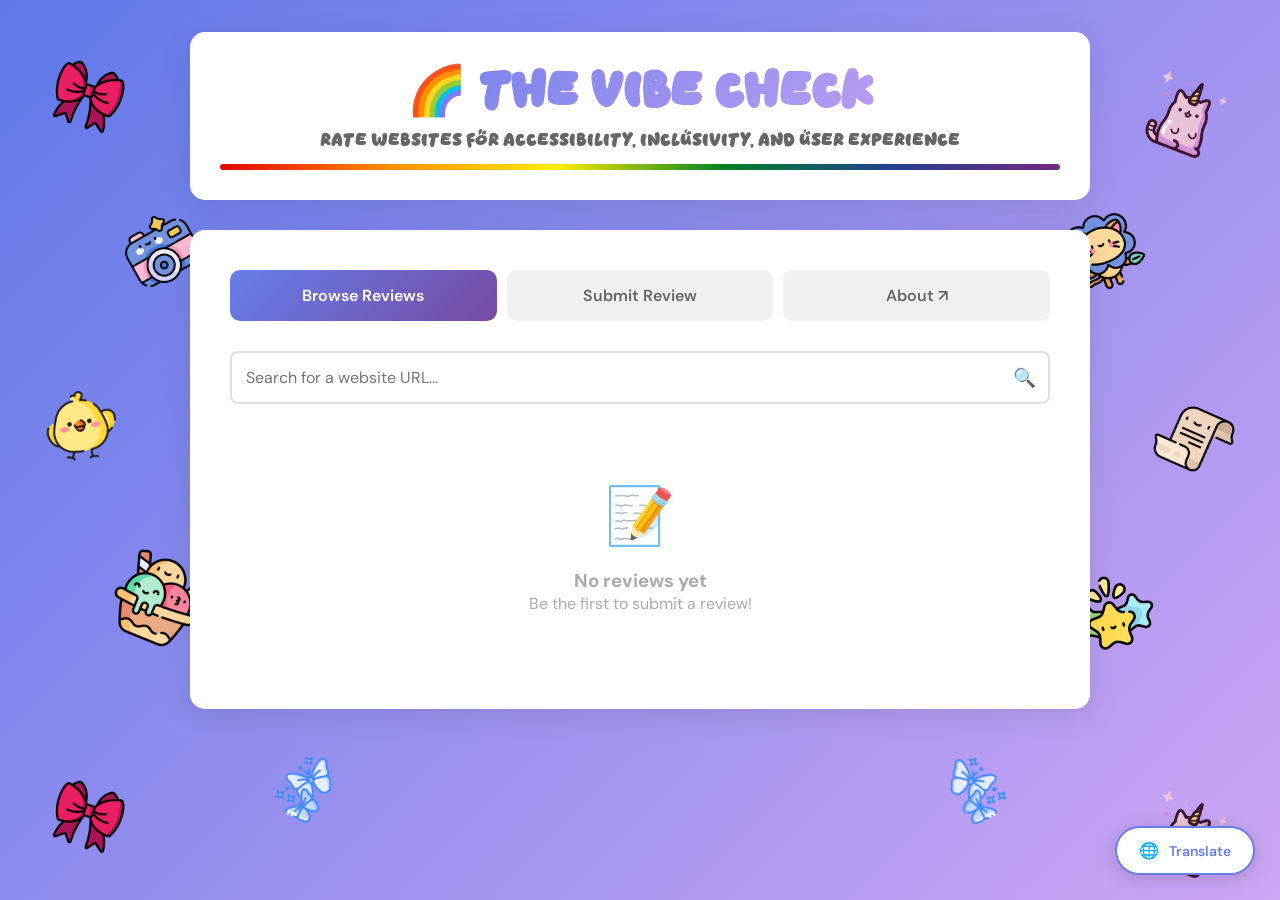
==== commit 188002e7: "Merge branch 'main' of https://github.com/el124-choi/swics_hackathon" ====
--- a/index.html
+++ b/index.html
@@ -126,7 +126,7 @@
 //  SECTION 1 — CONFIG
 //  Your API key and other site link.
 // ╚═══════════════════════════════════════════════════════════════╝
-const GEMINI_API_KEY   = 'AIzaSyAWT2v67m_nGV8xsSFCPiv5JleyM6IH7mo'; // ← paste your key here
+const GEMINI_API_KEY   = 'AIzaSyBGuOLxTPEBa4bCj40tAovy2rAYo3BNBj4'; // ← paste your key here
 const MY_OTHER_WEBSITE = 'about.html';               // ← your other page
 
 
@@ -497,106 +497,114 @@
     el.innerHTML = html;
 }
 </script>
-
-<div class="translation-wrapper">
+<!-- Floating Translator -->
+<div class="translation-wrapper" onclick="toggleLangMenu(event)">
     <span class="translate-icon">🌐</span>
-    <span class="translate-label">Translate Reviews</span>
-    <div id="google_translate_element"></div>
+    <span class="translate-label">Translate</span>
+
+    <div class="lang-menu" id="langMenu">
+        <div onclick="setLanguage('en')">English</div>
+        <div onclick="setLanguage('es')">Español</div>
+        <div onclick="setLanguage('fr')">Français</div>
+        <div onclick="setLanguage('de')">Deutsch</div>
+        <div onclick="setLanguage('it')">Italiano</div>
+        <div onclick="setLanguage('pt')">Português</div>
+    </div>
 </div>
 
+<!-- Google Translate (hidden) -->
+<div id="google_translate_element" style="display:none;"></div>
+
 <style>
-    .translation-wrapper {
-        position: fixed;
-        bottom: 25px;
-        right: 25px;
-        z-index: 9999;
-        background: white;
-        display: flex;
-        align-items: center;
-        gap: 10px;
-        padding: 12px 22px;
-        border-radius: 50px;
-        box-shadow: 0 4px 20px rgba(0,0,0,0.15);
-        border: 2px solid #667eea;
-        cursor: pointer;
-        overflow: hidden; /* Keeps the invisible dropdown inside the pill */
-        transition: all 0.2s ease;
-    }
-
-    .translation-wrapper:hover {
-        transform: scale(1.05);
-        background-color: #f8f9ff;
-    }
-
-    .translate-label {
-        font-family: 'DM Sans', sans-serif;
-        font-weight: 600;
-        color: #667eea;
-        font-size: 14px;
-    }
-
-    /* THE MAGIC: Make the real Google element invisible but fill the whole button */
-    #google_translate_element {
-        position: absolute;
-        top: 0;
-        left: 0;
-        width: 100%;
-        height: 100%;
-        opacity: 0; /* Sits on top, invisible, but captures the click */
-        cursor: pointer;
-    }
-
-    /* Force the internal Google select box to be giant */
-    .goog-te-combo {
-        width: 100% !important;
-        height: 100% !important;
-        cursor: pointer !important;
-    }
-
-    /* Clean up Google branding and banners */
-    .goog-te-gadget { color: transparent !important; font-size: 0 !important; }
-    .goog-te-banner-frame.skiptranslate { display: none !important; }
-    body { top: 0px !important; }
+.translation-wrapper {
+    position: fixed;
+    bottom: 25px;
+    right: 25px;
+    z-index: 9999;
+    background: white;
+    display: flex;
+    align-items: center;
+    gap: 10px;
+    padding: 12px 22px;
+    border-radius: 50px;
+    box-shadow: 0 4px 20px rgba(0,0,0,0.15);
+    border: 2px solid #667eea;
+    cursor: pointer;
+    font-family: 'DM Sans', sans-serif;
+}
+
+.translate-label {
+    font-weight: 600;
+    color: #667eea;
+    font-size: 14px;
+}
+
+/* Dropdown */
+.lang-menu {
+    position: absolute;
+    bottom: 60px;
+    right: 0;
+    background: white;
+    border-radius: 14px;
+    box-shadow: 0 10px 30px rgba(0,0,0,0.15);
+    overflow: hidden;
+    display: none;
+    min-width: 160px;
+}
+
+.lang-menu div {
+    padding: 12px 16px;
+    cursor: pointer;
+    font-size: 14px;
+}
+
+.lang-menu div:hover {
+    background: #f4f6ff;
+}
+
+/* Google cleanup */
+.goog-te-banner-frame.skiptranslate {
+    display: none !important;
+}
+body {
+    top: 0px !important;
+}
 </style>
 
-<script type="text/javascript">
-    function googleTranslateElementInit() {
-        new google.translate.TranslateElement({
-            pageLanguage: 'en',
-            layout: google.translate.TranslateElement.InlineLayout.SIMPLE,
-            autoDisplay: false
-        }, 'google_translate_element');
-    }
-
-    function triggerTranslate() {
-        const googleDiv = document.getElementById('google_translate_element');
-        const select = googleDiv.querySelector('select') || document.querySelector('.goog-te-combo') || document.querySelector('.goog-te-menu-value');
-
-        if (select) {
-            select.click();
-
-            const event = new MouseEvent('mousedown', {
-                bubbles: true, 
-                cancelable: true, 
-                view: window
-            });
-
-            select.dispatchEvent(event);
-
-
-        } else {
-            console.log("Still loading");
-        }
-    }
-
-    function googleTranslateElementInit() {
-        new google.translate.TranslateElement({
-            pageLanguage: 'en', 
-            layout: google.translate.TranslateElement.InlineLayout.SIMPLE,
-            autoDisplay: false
-        }, 'google_translate_element');
-    }
-
+<script>
+function googleTranslateElementInit() {
+    new google.translate.TranslateElement({
+        pageLanguage: 'en',
+        autoDisplay: false
+    }, 'google_translate_element');
+}
+
+function toggleLangMenu(e) {
+    e.stopPropagation();
+    const menu = document.getElementById('langMenu');
+    menu.style.display = menu.style.display === 'block' ? 'none' : 'block';
+}
+
+function setLanguage(lang) {
+    const select = document.querySelector('.goog-te-combo');
+
+    if (!select) {
+        alert("Translator still loading, please try again.");
+        return;
+    }
+
+    select.value = lang;
+    select.dispatchEvent(new Event('change'));
+
+    document.getElementById('langMenu').style.display = 'none';
+}
+
+/* Close menu when clicking elsewhere */
+document.addEventListener('click', () => {
+    document.getElementById('langMenu').style.display = 'none';
+});
 </script>
+
+<script src="https://translate.google.com/translate_a/element.js?cb=googleTranslateElementInit"></script>
 </body>
 </html>
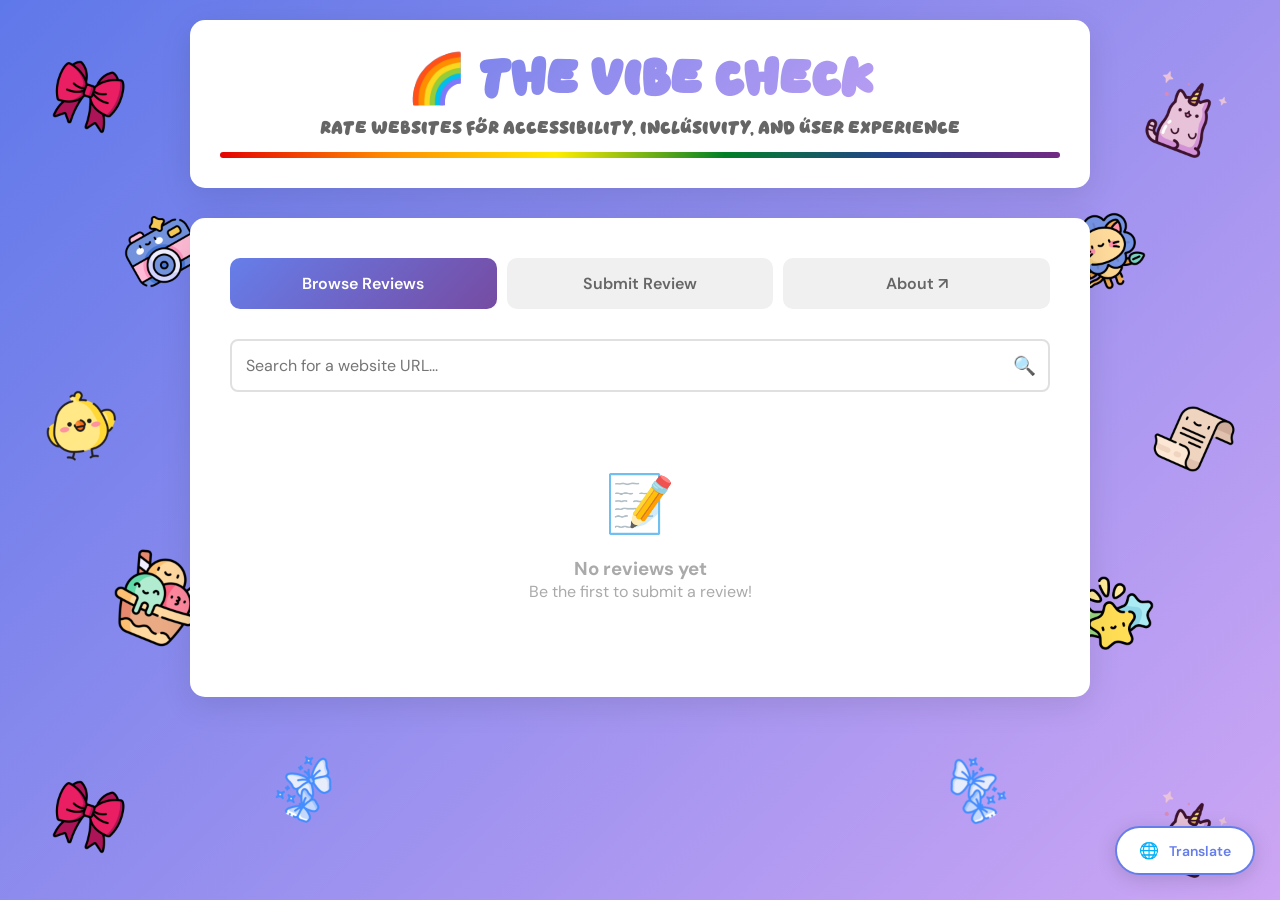
==== commit 06a487a3: "Fixed AI" ====
--- a/index.html
+++ b/index.html
@@ -7,7 +7,28 @@
     <link href="https://fonts.googleapis.com/css2?family=DM+Serif+Display:ital@0;1&family=DM+Sans:wght@300;400;500;600&display=swap" rel="stylesheet">
     <link rel="stylesheet" href="styles.css">
     <link rel="icon" href="icon.ico">
+    <style>
+    /* Ensure AI boxes expand fully and never clip */
+    .ai-box {
+        overflow: visible !important;
+        height: auto !important;
+        max-height: none !important;
+    }
+    .ai-body {
+        overflow: visible !important;
+        height: auto !important;
+        max-height: none !important;
+        white-space: normal !important;
+    }
+    .ai-body p {
+        margin: 0 0 8px 0;
+    }
+    .ai-body p:last-child {
+        margin-bottom: 0;
+    }
+    </style>
 </head>
+
 <body>
 <div class="container">
     <header>
--- a/styles.css
+++ b/styles.css
@@ -8,17 +8,7 @@
     padding: 0;
     box-sizing: border-box;
 }
-
-body {
-    font-family: 'DM Sans', 'Times New Roman', Times, serif;
-    background-image: url(background.png); 
-    background: linear-gradient(135deg, #667eea 0%, #764ba2 100%);
-    min-height: 100vh;
-    padding: 0px;
-    padding-top: 20px;
-    color: #333;
-}
-
+ 
 #background-image {
     width: 100%;
     height: 100%;
@@ -26,42 +16,57 @@
     z-index: -1;
 }
 
-.container { max-width: 900px; margin: 0 auto; }
+.container {
+    max-width: 900px;
+    margin: 0 auto;
+}
 
 header {
     background: white;
     padding: 30px;
     border-radius: 15px;
-    box-shadow: 0 8px 32px rgba(0,0,0,0.1);
+    box-shadow: 0 8px 32px rgba(0, 0, 0, 0.1);
     text-align: center;
-
     margin-bottom: 30px;
 }
 
 body {
-  min-height: 100vh;
-  padding: 2rem;
-  color: white;
-
-  /* 1. THE STACK: Just your icons and the gradient */
-  background-image: 
-    url('background.png'), 
-    linear-gradient(135deg, #5f78e9 0%, #cda6f4 100%);
-
-  /* 2. THE REPEAT: Tile the icons, stretch the gradient */
-  background-repeat: 
-    repeat,    /* Tiles your icons infinitely */
-    no-repeat; /* Gradient stays solid */
-
-  /* 3. SIZING */
-  background-size: 
-    100% auto, /* Sets the size of the repeating icon tile */
-    cover;      /* Gradient covers the whole background */
-
-  /* 4. ALIGNMENT */
-  background-position: 
-    top left, 
-    top left;
+min-height: 100vh;
+    margin: 0; /* Good practice to reset default body margin */
+    padding: 20px; /* Consolidated your padding */
+    color: #333;
+    font-family: 'DM Sans', 'Times New Roman', Times, serif;
+
+    /* 1. THE STACK */
+    background-image:
+        url('background.png'),
+        linear-gradient(135deg, #5f78e9 0%, #cda6f4 100%);
+
+    /* 2. THE REPEAT */
+    background-repeat:
+        repeat,    /* Tiles your icons infinitely */
+        no-repeat; /* Gradient stays solid */
+
+    /* 3. SIZING */
+    background-size:
+        100% auto, /* Scales repeating icons */
+        cover;     /* Gradient covers the viewport */
+
+    /* 4. ALIGNMENT */
+    background-position:
+        top left,
+        top left;
+
+    /* 5. THE MAGIC FIX: ATTACHMENT */
+    background-attachment: 
+        scroll, /* The pattern scrolls up naturally as you scroll down */
+        fixed;  /* The gradient stays permanently pinned to the screen */
+
+    font-family: 'DM Sans', 'Times New Roman', Times, serif;
+    min-height: 100vh;
+    padding: 0px;
+    padding-top: 20px;
+    color: #333;
 }
 
 footer {
@@ -75,7 +80,6 @@
 
 h1 {
     font-family: 'Momentz';
-    /* color: #667eea; */
     margin-bottom: 10px;
     font-size: 3em;
 
@@ -89,7 +93,12 @@
     color: initial;
 }
 
-.subtitle { color: #666; font-size: 1.1em; font-family: 'Momentz'; font-weight: 100; }
+.subtitle {
+    color: #666;
+    font-size: 1.1em;
+    font-family: 'Momentz';
+    font-weight: 100;
+}
 
 .pride-bar {
     height: 6px;
@@ -102,86 +111,217 @@
     background: white;
     padding: 40px;
     border-radius: 15px;
-    box-shadow: 0 8px 32px rgba(0,0,0,0.1);
+    box-shadow: 0 8px 32px rgba(0, 0, 0, 0.1);
     margin-bottom: 30px;
 }
 
 /* ── Tabs ── */
-.tab-buttons { display: flex; gap: 10px; margin-bottom: 30px; flex-wrap: wrap; }
+.tab-buttons {
+    display: flex;
+    gap: 10px;
+    margin-bottom: 30px;
+    flex-wrap: wrap;
+}
 
 .tab-btn {
-    flex: 1; min-width: 130px; padding: 15px 20px;
-    border: none; background: #f0f0f0; color: #666;
-    cursor: pointer; border-radius: 10px; font-size: 1em;
-    font-weight: 600; font-family: 'DM Sans', sans-serif;
+    flex: 1;
+    min-width: 130px;
+    padding: 15px 20px;
+    border: none;
+    background: #f0f0f0;
+    color: #666;
+    cursor: pointer;
+    border-radius: 10px;
+    font-size: 1em;
+    font-weight: 600;
+    font-family: 'DM Sans', sans-serif;
     transition: all 0.3s ease;
 }
-.tab-btn.active { background: linear-gradient(135deg, #667eea 0%, #764ba2 100%); color: white; }
-.tab-btn:hover { transform: translateY(-2px); box-shadow: 0 4px 12px rgba(0,0,0,0.15); }
+
+.tab-btn.active {
+    background: linear-gradient(135deg, #667eea 0%, #764ba2 100%);
+    color: white;
+}
+
+.tab-btn:hover {
+    transform: translateY(-2px);
+    box-shadow: 0 4px 12px rgba(0, 0, 0, 0.15);
+}
 
 .tab-btn-link {
-    flex: 1; min-width: 130px; padding: 15px 20px;
-    background: #f0f0f0; color: #666; border-radius: 10px;
-    font-size: 1em; font-weight: 600; font-family: 'DM Sans', sans-serif;
-    transition: all 0.3s ease; text-decoration: none;
-    display: flex; align-items: center; justify-content: center;
-}
-.tab-btn-link:hover { transform: translateY(-2px); box-shadow: 0 4px 12px rgba(0,0,0,0.15); background: #e4e4e4; color: #444; }
-
-.tab-content { display: none; }
-.tab-content.active { display: block; animation: fadeIn 0.4s ease; }
+    flex: 1;
+    min-width: 130px;
+    padding: 15px 20px;
+    background: #f0f0f0;
+    color: #666;
+    border-radius: 10px;
+    font-size: 1em;
+    font-weight: 600;
+    font-family: 'DM Sans', sans-serif;
+    transition: all 0.3s ease;
+    text-decoration: none;
+    display: flex;
+    align-items: center;
+    justify-content: center;
+}
+
+.tab-btn-link:hover {
+    transform: translateY(-2px);
+    box-shadow: 0 4px 12px rgba(0, 0, 0, 0.15);
+    background: #e4e4e4;
+    color: #444;
+}
+
+.tab-content {
+    display: none;
+}
+
+.tab-content.active {
+    display: block;
+    animation: fadeIn 0.4s ease;
+}
 
 @keyframes fadeIn {
-    from { opacity: 0; transform: translateY(8px); }
-    to   { opacity: 1; transform: translateY(0); }
+    from {
+        opacity: 0;
+        transform: translateY(8px);
+    }
+
+    to {
+        opacity: 1;
+        transform: translateY(0);
+    }
 }
 
 /* ── Form ── */
-.form-group { margin-bottom: 25px; }
-label { display: block; margin-bottom: 8px; font-weight: 600; color: #555; }
-
-input[type="url"], textarea {
-    width: 100%; padding: 12px;
-    border: 2px solid #e0e0e0; border-radius: 8px;
-    font-size: 1em; font-family: 'DM Sans', sans-serif;
+.form-group {
+    margin-bottom: 25px;
+}
+
+label {
+    display: block;
+    margin-bottom: 8px;
+    font-weight: 600;
+    color: #555;
+}
+
+input[type="url"],
+textarea {
+    width: 100%;
+    padding: 12px;
+    border: 2px solid #e0e0e0;
+    border-radius: 8px;
+    font-size: 1em;
+    font-family: 'DM Sans', sans-serif;
     transition: border-color 0.3s ease;
 }
-input[type="url"]:focus, textarea:focus { outline: none; border-color: #667eea; }
-textarea { min-height: 120px; resize: vertical; }
+
+input[type="url"]:focus,
+textarea:focus {
+    outline: none;
+    border-color: #667eea;
+}
+
+textarea {
+    min-height: 120px;
+    resize: vertical;
+}
 
 .ratings-grid {
-    display: grid; grid-template-columns: repeat(2, 1fr);
-    gap: 15px; margin-bottom: 25px;
-}
-.ratings-grid .rating-group { margin-bottom: 0; }
-
-.rating-group { background: #f8f9fa; padding: 20px; border-radius: 10px; margin-bottom: 20px; }
-.rating-label { font-weight: 600; color: #555; margin-bottom: 6px; display: block; }
-
-.stars { display: flex; gap: 8px; font-size: 1.9em; margin-top: 10px; }
-.star { cursor: pointer; color: #ddd; transition: all 0.15s ease; user-select: none; }
-.star:hover, .star.active { color: #ffd700; transform: scale(1.15); }
+    display: grid;
+    grid-template-columns: repeat(2, 1fr);
+    gap: 15px;
+    margin-bottom: 25px;
+}
+
+.ratings-grid .rating-group {
+    margin-bottom: 0;
+}
+
+.rating-group {
+    background: #f8f9fa;
+    padding: 20px;
+    border-radius: 10px;
+    margin-bottom: 20px;
+}
+
+.rating-label {
+    font-weight: 600;
+    color: #555;
+    margin-bottom: 6px;
+    display: block;
+}
+
+.stars {
+    display: flex;
+    gap: 8px;
+    font-size: 1.9em;
+    margin-top: 10px;
+}
+
+.star {
+    cursor: pointer;
+    color: #ddd;
+    transition: all 0.15s ease;
+    user-select: none;
+}
+
+.star:hover,
+.star.active {
+    color: #ffd700;
+    transform: scale(1.15);
+}
 
 .submit-btn {
-    width: 100%; padding: 15px;
+    width: 100%;
+    padding: 15px;
     background: linear-gradient(135deg, #667eea 0%, #764ba2 100%);
-    color: white; border: none; border-radius: 10px;
-    font-size: 1.1em; font-weight: 600; font-family: 'DM Sans', sans-serif;
-    cursor: pointer; transition: all 0.3s ease;
-}
-.submit-btn:hover { transform: translateY(-2px); box-shadow: 0 6px 20px rgba(102,126,234,0.4); }
+    color: white;
+    border: none;
+    border-radius: 10px;
+    font-size: 1.1em;
+    font-weight: 600;
+    font-family: 'DM Sans', sans-serif;
+    cursor: pointer;
+    transition: all 0.3s ease;
+}
+
+.submit-btn:hover {
+    transform: translateY(-2px);
+    box-shadow: 0 6px 20px rgba(102, 126, 234, 0.4);
+}
 
 /* ── AI buttons (generic) ── */
 .ai-trigger-btn {
-    display: flex; align-items: center; justify-content: center; gap: 8px;
-    width: 100%; padding: 13px 20px; margin-bottom: 14px;
+    display: flex;
+    align-items: center;
+    justify-content: center;
+    gap: 8px;
+    width: 100%;
+    padding: 13px 20px;
+    margin-bottom: 14px;
     background: linear-gradient(135deg, #667eea 0%, #764ba2 100%);
-    color: white; border: none; border-radius: 10px;
-    font-size: 1em; font-weight: 600; font-family: 'DM Sans', sans-serif;
-    cursor: pointer; transition: all 0.3s ease;
-}
-.ai-trigger-btn:hover { transform: translateY(-2px); box-shadow: 0 6px 20px rgba(102,126,234,0.4); }
-.ai-trigger-btn:disabled { opacity: 0.55; cursor: not-allowed; transform: none; box-shadow: none; }
+    color: white;
+    border: none;
+    border-radius: 10px;
+    font-size: 1em;
+    font-weight: 600;
+    font-family: 'DM Sans', sans-serif;
+    cursor: pointer;
+    transition: all 0.3s ease;
+}
+
+.ai-trigger-btn:hover {
+    transform: translateY(-2px);
+    box-shadow: 0 6px 20px rgba(102, 126, 234, 0.4);
+}
+
+.ai-trigger-btn:disabled {
+    opacity: 0.55;
+    cursor: not-allowed;
+    transform: none;
+    box-shadow: none;
+}
 
 /* ── Shared AI result box ── */
 .ai-box {
@@ -193,124 +333,310 @@
     animation: fadeIn 0.35s ease;
     margin-bottom: 20px;
 }
-.ai-box.visible { display: block; }
+
+.ai-box.visible {
+    display: block;
+}
 
 .ai-box-header {
-    display: flex; align-items: center; gap: 9px;
+    display: flex;
+    align-items: center;
+    gap: 9px;
     margin-bottom: 12px;
 }
-.ai-box-header strong { color: #4a3f9f; font-size: 1em; font-weight: 700; }
+
+.ai-box-header strong {
+    color: #4a3f9f;
+    font-size: 1em;
+    font-weight: 700;
+}
+
 .ai-badge {
     margin-left: auto;
     background: linear-gradient(135deg, #667eea, #764ba2);
-    color: white; font-size: 0.7em; font-weight: 600;
-    padding: 3px 9px; border-radius: 20px; letter-spacing: 0.4px;
+    color: white;
+    font-size: 0.7em;
+    font-weight: 600;
+    padding: 3px 9px;
+    border-radius: 20px;
+    letter-spacing: 0.4px;
     white-space: nowrap;
 }
 
-.ai-body { color: #444; font-size: 0.93em; line-height: 1.7; }
-.ai-body p { margin-bottom: 8px; }
-.ai-body p:last-child { margin-bottom: 0; }
+.ai-body {
+    color: #444;
+    font-size: 0.93em;
+    line-height: 1.7;
+}
+
+.ai-body p {
+    margin-bottom: 8px;
+}
+
+.ai-body p:last-child {
+    margin-bottom: 0;
+}
 
 .ai-loading {
-    display: flex; align-items: center; gap: 10px;
-    color: #667eea; font-weight: 500; font-size: 0.93em;
-}
+    display: flex;
+    align-items: center;
+    gap: 10px;
+    color: #667eea;
+    font-weight: 500;
+    font-size: 0.93em;
+}
+
 .ai-spinner {
-    width: 18px; height: 18px; flex-shrink: 0;
+    width: 18px;
+    height: 18px;
+    flex-shrink: 0;
     border: 2.5px solid #c9d5fc;
     border-top-color: #667eea;
     border-radius: 50%;
     animation: spin 0.75s linear infinite;
 }
-@keyframes spin { to { transform: rotate(360deg); } }
+
+@keyframes spin {
+    to {
+        transform: rotate(360deg);
+    }
+}
 
 /* ── Browse search ── */
-.search-box { position: relative; margin-bottom: 20px; }
-.search-box input { width: 100%; padding: 14px 48px 14px 14px; }
-.search-icon { position: absolute; right: 14px; top: 50%; transform: translateY(-50%); color: #667eea; font-size: 1.15em; pointer-events: none; }
+.search-box {
+    position: relative;
+    margin-bottom: 20px;
+}
+
+.search-box input {
+    width: 100%;
+    padding: 14px 48px 14px 14px;
+}
+
+.search-icon {
+    position: absolute;
+    right: 14px;
+    top: 50%;
+    transform: translateY(-50%);
+    color: #667eea;
+    font-size: 1.15em;
+    pointer-events: none;
+}
 
 /* ── Review cards ── */
 .review-card {
-    background: #f8f9fa; padding: 22px;
-    border-radius: 12px; margin-bottom: 20px;
-    border-left: 5px solid #667eea; transition: all 0.25s ease;
-}
-.review-card:hover { box-shadow: 0 4px 16px rgba(0,0,0,0.09); transform: translateX(4px); }
+    background: #f8f9fa;
+    padding: 22px;
+    border-radius: 12px;
+    margin-bottom: 20px;
+    border-left: 5px solid #667eea;
+    transition: all 0.25s ease;
+}
+
+.review-card:hover {
+    box-shadow: 0 4px 16px rgba(0, 0, 0, 0.09);
+    transform: translateX(4px);
+}
 
 .review-header {
-    display: flex; justify-content: space-between;
-    align-items: start; margin-bottom: 14px; flex-wrap: wrap; gap: 10px;
-}
-.website-link { color: #667eea; text-decoration: none; font-weight: 600; font-size: 1.05em; word-break: break-all; }
-.website-link:hover { text-decoration: underline; }
-.review-date { color: #aaa; font-size: 0.85em; }
+    display: flex;
+    justify-content: space-between;
+    align-items: start;
+    margin-bottom: 14px;
+    flex-wrap: wrap;
+    gap: 10px;
+}
+
+.website-link {
+    color: #667eea;
+    text-decoration: none;
+    font-weight: 600;
+    font-size: 1.05em;
+    word-break: break-all;
+}
+
+.website-link:hover {
+    text-decoration: underline;
+}
+
+.review-date {
+    color: #aaa;
+    font-size: 0.85em;
+}
 
 .ratings-summary {
-    display: grid; grid-template-columns: repeat(auto-fit, minmax(185px, 1fr));
-    gap: 10px; margin: 12px 0;
-}
-.rating-item { background: white; padding: 10px 12px; border-radius: 8px; }
-.rating-item-label { font-size: 0.85em; color: #777; margin-bottom: 4px; }
-.rating-item-stars { color: #ffd700; font-size: 1.1em; }
+    display: grid;
+    grid-template-columns: repeat(auto-fit, minmax(185px, 1fr));
+    gap: 10px;
+    margin: 12px 0;
+}
+
+.rating-item {
+    background: white;
+    padding: 10px 12px;
+    border-radius: 8px;
+}
+
+.rating-item-label {
+    font-size: 0.85em;
+    color: #777;
+    margin-bottom: 4px;
+}
+
+.rating-item-stars {
+    color: #ffd700;
+    font-size: 1.1em;
+}
 
 .individual-review {
-    background: white; padding: 14px 16px; border-radius: 8px;
-    margin-top: 12px; line-height: 1.65; color: #555; font-size: 0.95em;
-}
+    background: white;
+    padding: 14px 16px;
+    border-radius: 8px;
+    margin-top: 12px;
+    line-height: 1.65;
+    color: #555;
+    font-size: 0.95em;
+}
+
 .individual-review-header {
-    display: flex; justify-content: space-between;
-    margin-bottom: 8px; flex-wrap: wrap; gap: 6px;
+    display: flex;
+    justify-content: space-between;
+    margin-bottom: 8px;
+    flex-wrap: wrap;
+    gap: 6px;
 }
 
 /* ── Per-site AI btn (smaller, inline) ── */
 .site-ai-btn {
-    display: inline-flex; align-items: center; gap: 6px;
-    margin-top: 14px; padding: 9px 18px;
+    display: inline-flex;
+    align-items: center;
+    gap: 6px;
+    margin-top: 14px;
+    padding: 9px 18px;
     background: linear-gradient(135deg, #667eea 0%, #764ba2 100%);
-    color: white; border: none; border-radius: 8px;
-    font-size: 0.9em; font-weight: 600; font-family: 'DM Sans', sans-serif;
-    cursor: pointer; transition: all 0.25s ease;
-}
-.site-ai-btn:hover { transform: translateY(-1px); box-shadow: 0 4px 12px rgba(102,126,234,0.4); }
-.site-ai-btn:disabled { opacity: 0.55; cursor: not-allowed; transform: none; box-shadow: none; }
+    color: white;
+    border: none;
+    border-radius: 8px;
+    font-size: 0.9em;
+    font-weight: 600;
+    font-family: 'DM Sans', sans-serif;
+    cursor: pointer;
+    transition: all 0.25s ease;
+}
+
+.site-ai-btn:hover {
+    transform: translateY(-1px);
+    box-shadow: 0 4px 12px rgba(102, 126, 234, 0.4);
+}
+
+.site-ai-btn:disabled {
+    opacity: 0.55;
+    cursor: not-allowed;
+    transform: none;
+    box-shadow: none;
+}
 
 .average-rating {
     display: inline-block;
     background: linear-gradient(135deg, #667eea 0%, #764ba2 100%);
-    color: white; padding: 4px 13px; border-radius: 20px;
-    font-size: 0.88em; font-weight: 600;
-}
-
-.no-reviews { text-align: center; padding: 55px 20px; color: #aaa; }
-.no-reviews-icon { font-size: 3.5em; margin-bottom: 16px; }
+    color: white;
+    padding: 4px 13px;
+    border-radius: 20px;
+    font-size: 0.88em;
+    font-weight: 600;
+}
+
+.no-reviews {
+    text-align: center;
+    padding: 55px 20px;
+    color: #aaa;
+}
+
+.no-reviews-icon {
+    font-size: 3.5em;
+    margin-bottom: 16px;
+}
 
 /* ── Toast ── */
 .toast-notification {
-    display: none; position: fixed; top: 20px; right: 20px;
-    background: white; padding: 18px 22px; border-radius: 10px;
-    box-shadow: 0 5px 20px rgba(0,0,0,0.18); z-index: 1000;
-    min-width: 300px; border-left: 4px solid #10b981;
-}
-.toast-notification.show { display: flex; align-items: center; gap: 14px; animation: slideIn 0.35s ease; }
+    display: none;
+    position: fixed;
+    top: 20px;
+    right: 20px;
+    background: white;
+    padding: 18px 22px;
+    border-radius: 10px;
+    box-shadow: 0 5px 20px rgba(0, 0, 0, 0.18);
+    z-index: 1000;
+    min-width: 300px;
+    border-left: 4px solid #10b981;
+}
+
+.toast-notification.show {
+    display: flex;
+    align-items: center;
+    gap: 14px;
+    animation: slideIn 0.35s ease;
+}
+
 @keyframes slideIn {
-    from { transform: translateX(380px); opacity: 0; }
-    to   { transform: translateX(0); opacity: 1; }
-}
-.toast-icon { font-size: 26px; flex-shrink: 0; }
-.toast-title { font-weight: 600; margin-bottom: 3px; color: #333; }
-.toast-text { font-size: 13px; color: #666; }
+    from {
+        transform: translateX(380px);
+        opacity: 0;
+    }
+
+    to {
+        transform: translateX(0);
+        opacity: 1;
+    }
+}
+
+.toast-icon {
+    font-size: 26px;
+    flex-shrink: 0;
+}
+
+.toast-title {
+    font-weight: 600;
+    margin-bottom: 3px;
+    color: #333;
+}
+
+.toast-text {
+    font-size: 13px;
+    color: #666;
+}
 
 @media (max-width: 768px) {
-    h1 { font-size: 1.8em; }
-    .main-content { padding: 22px; }
-    .tab-btn, .tab-btn-link { min-width: 100%; }
-    .ratings-grid { grid-template-columns: 1fr; }
-    .ratings-summary { grid-template-columns: 1fr; }
-    .toast-notification { right: 10px; left: 10px; min-width: auto; }
-}
-
-.translationButton{
+    h1 {
+        font-size: 1.8em;
+    }
+
+    .main-content {
+        padding: 22px;
+    }
+
+    .tab-btn,
+    .tab-btn-link {
+        min-width: 100%;
+    }
+
+    .ratings-grid {
+        grid-template-columns: 1fr;
+    }
+
+    .ratings-summary {
+        grid-template-columns: 1fr;
+    }
+
+    .toast-notification {
+        right: 10px;
+        left: 10px;
+        min-width: auto;
+    }
+}
+
+.translationButton {
     position: fixed;
     bottom: 30px;
     right: 30px;
@@ -318,8 +644,9 @@
     background: white;
     padding: 10px;
     border-radius: 50px;
-    box-shadow: 0 4px 15px rgba(0,0,0,0.1);
-    border: 2px solid #667eea; /* Matches your review header color */
+    box-shadow: 0 4px 15px rgba(0, 0, 0, 0.1);
+    border: 2px solid #667eea;
+    /* Matches your review header color */
     transition: transform 0.3s ease;
 }
 
@@ -331,13 +658,14 @@
 .goog-logo-link {
     display: none !important;
 }
+
 .goog-te-gadget {
     color: transparent !important;
     font-family: 'DM Sans', sans-serif !important;
 }
 
 #google_translate_element {
-    position: absolute; 
+    position: absolute;
     top: 0;
     left: 0;
     width: 100%;
@@ -347,13 +675,15 @@
     z-index: 2;
 }
 
-.translate-icon, .translate-label {
+.translate-icon,
+.translate-label {
     pointer-events: none;
     position: relative;
     z-index: 1;
 }
 
-#google_translate_element .goog-te-gadget, #google_translate_element .goog-te-gadget-simple {
+#google_translate_element .goog-te-gadget,
+#google_translate_element .goog-te-gadget-simple {
     width: 100% !important;
     height: 100% !important;
     border: none !important;
@@ -363,7 +693,18 @@
 }
 
 /* Hide the "Powered by Google" text and the horizontal top bar */
-.goog-logo-link { display: none !important; }
-.goog-te-gadget { color: transparent !important; }
-.goog-te-banner-frame.skiptranslate { display: none !important; }
-body { top: 0px !important; }+.goog-logo-link {
+    display: none !important;
+}
+
+.goog-te-gadget {
+    color: transparent !important;
+}
+
+.goog-te-banner-frame.skiptranslate {
+    display: none !important;
+}
+
+body {
+    top: 0px !important;
+}
